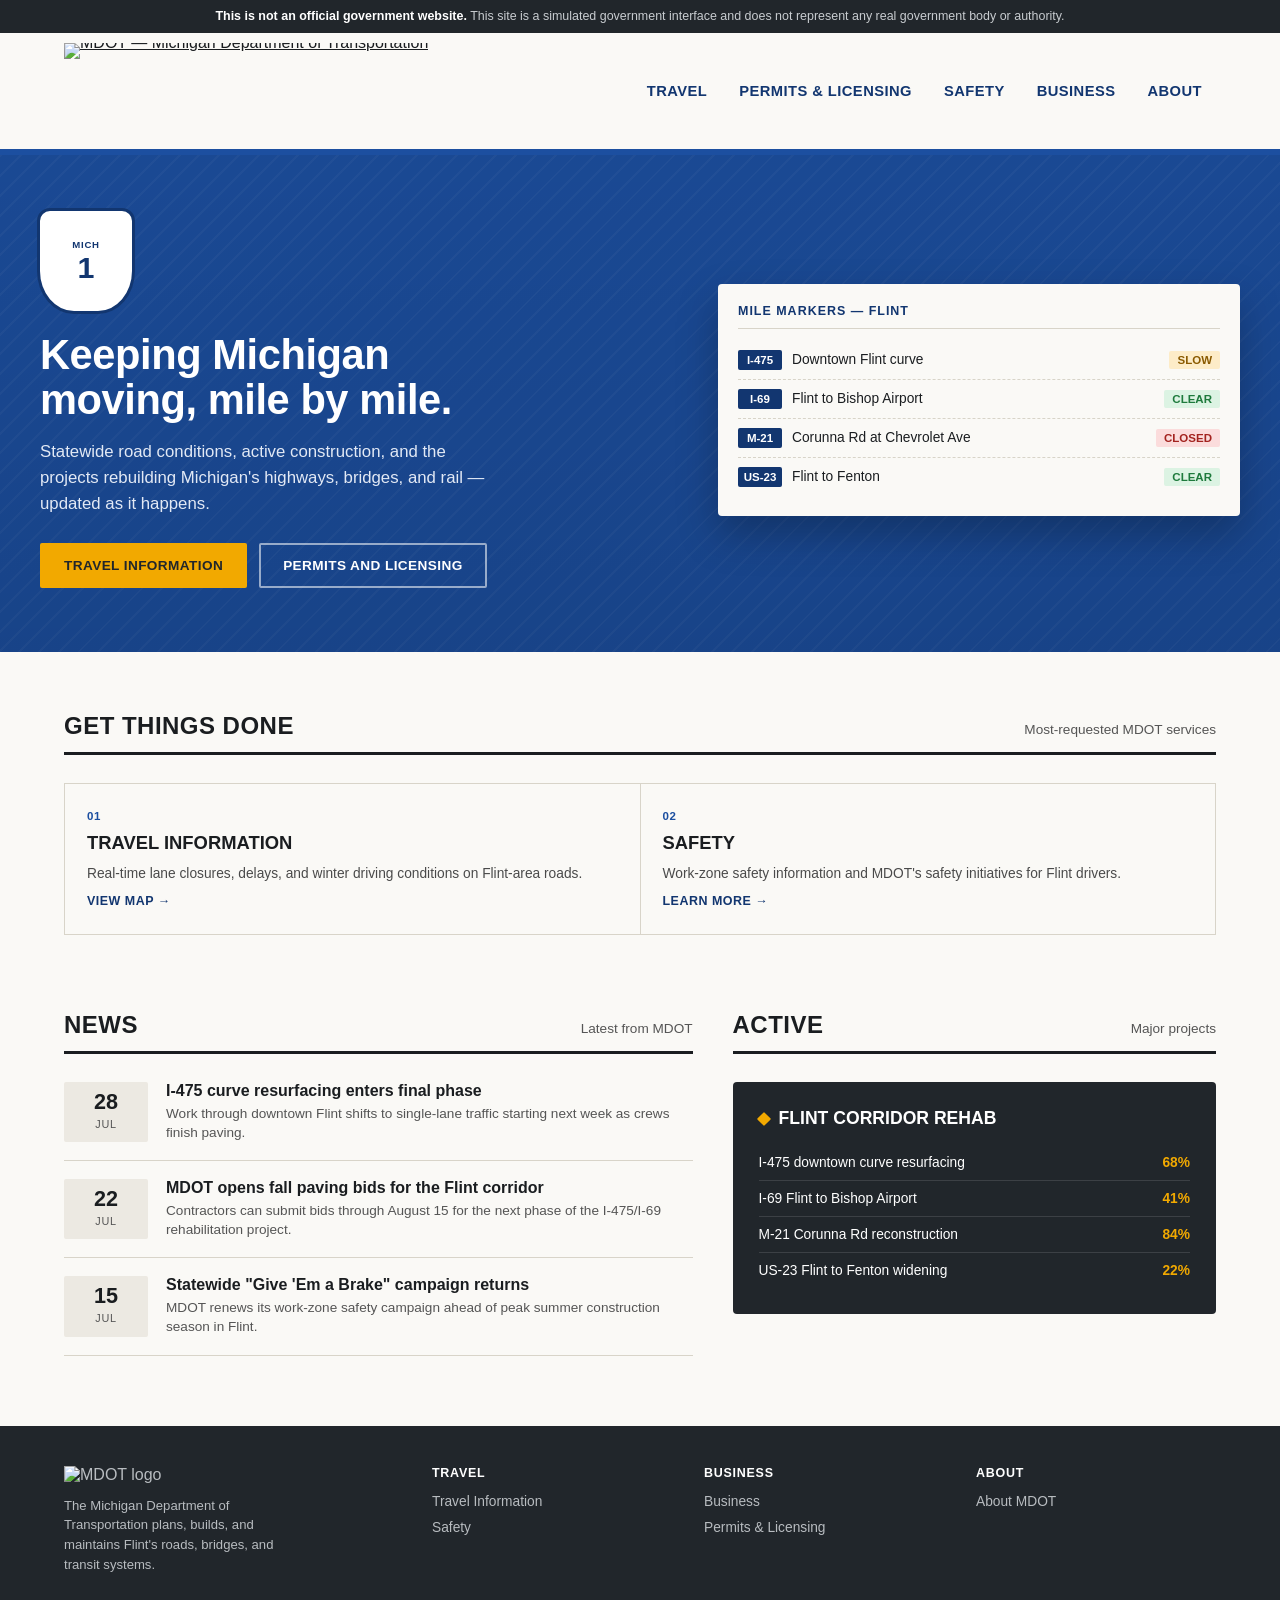
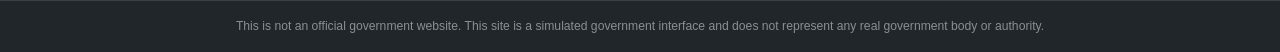
==== index.html @ 9d75986b "1" ====
<!DOCTYPE html>
<html lang="en">
<head>
<meta charset="UTF-8">
<meta name="viewport" content="width=device-width, initial-scale=1.0">
<title>MDOT | Michigan Department of Transportation</title>
<link rel="icon" type="image/png" href="/images/mdot-favicon.png">
<link rel="stylesheet" href="shared.css">
<style>
  /* ---------- Page-specific styles (index only) ---------- */

  /* Hero: route-sign board */
  .hero {
    background: var(--mdot-blue);
    background-image:
      linear-gradient(180deg, rgba(0,0,0,0.08), rgba(0,0,0,0.15)),
      repeating-linear-gradient(135deg, rgba(255,255,255,0.035) 0 2px, transparent 2px 14px);
    color: #fff;
    padding: 56px 24px 64px;
  }
  .hero-inner {
    max-width: 1200px;
    margin: 0 auto;
    display: grid;
    grid-template-columns: 1.1fr 0.9fr;
    gap: 40px;
    align-items: center;
  }
  .route-shield {
    width: 92px;
    height: 100px;
    background: #fff;
    color: var(--mdot-blue-dark);
    border-radius: 10px 10px 34px 34px / 10px 10px 40px 40px;
    border: 4px solid #fff;
    box-shadow: 0 0 0 3px var(--mdot-blue-dark);
    display: flex;
    flex-direction: column;
    align-items: center;
    justify-content: center;
    font-family: var(--font-display);
    font-weight: 700;
    line-height: 1;
    margin-bottom: 22px;
  }
  .route-shield small {
    font-size: 0.6rem;
    letter-spacing: 0.08em;
    margin-bottom: 2px;
  }
  .route-shield strong { font-size: 1.9rem; }

  .hero h1 {
    font-family: var(--font-display);
    font-weight: 700;
    font-size: 2.6rem;
    line-height: 1.08;
    letter-spacing: -0.01em;
    margin-bottom: 16px;
    text-wrap: balance;
  }
  .hero p {
    font-size: 1.05rem;
    line-height: 1.55;
    color: #e2e9f5;
    max-width: 48ch;
    margin-bottom: 26px;
  }
  .hero-actions {
    display: flex;
    gap: 12px;
    flex-wrap: wrap;
  }

  /* Mini status card in hero */
  .hero-panel {
    background: var(--paper);
    color: var(--ink);
    border-radius: 4px;
    padding: 20px;
    box-shadow: 0 18px 40px rgba(0,0,0,0.25);
  }
  .hero-panel h2 {
    font-family: var(--font-display);
    font-size: 0.78rem;
    text-transform: uppercase;
    letter-spacing: 0.08em;
    color: var(--mdot-blue-dark);
    border-bottom: 1px solid var(--line);
    padding-bottom: 10px;
    margin-bottom: 12px;
  }
  .mile-list { list-style: none; }
  .mile-list li {
    display: grid;
    grid-template-columns: 44px 1fr auto;
    gap: 10px;
    align-items: center;
    padding: 9px 0;
    border-bottom: 1px dashed var(--line);
    font-size: 0.86rem;
  }
  .mile-list li:last-child { border-bottom: none; }
  .mile-badge {
    background: var(--mdot-blue-dark);
    color: #fff;
    font-family: var(--font-display);
    font-weight: 700;
    font-size: 0.72rem;
    text-align: center;
    padding: 4px 0;
    border-radius: 2px;
  }
  .mile-status {
    font-size: 0.72rem;
    font-family: var(--font-display);
    font-weight: 700;
    text-transform: uppercase;
    padding: 3px 8px;
    border-radius: 2px;
  }
  .mile-status.slow { background: #fdecc8; color: #8a5a00; }
  .mile-status.closed { background: #fbdcdc; color: #a3231f; }
  .mile-status.clear { background: #dcf3e3; color: #1e7a3c; }

  /* Services: highway-shield tiles */
  section.services {
    max-width: 1200px;
    margin: 0 auto;
    padding: 60px 24px 20px;
  }
  .tile-grid {
    display: grid;
    grid-template-columns: repeat(2, 1fr);
    gap: 1px;
    background: var(--line);
    border: 1px solid var(--line);
  }
  .tile {
    background: var(--paper);
    padding: 26px 22px;
    text-decoration: none;
    color: var(--ink);
    display: flex;
    flex-direction: column;
    gap: 10px;
    position: relative;
    transition: background 0.15s ease;
  }
  .tile:hover { background: var(--concrete); }
  .tile .num {
    font-family: var(--font-display);
    font-weight: 700;
    font-size: 0.72rem;
    color: var(--mdot-blue);
    letter-spacing: 0.06em;
  }
  .tile h3 {
    font-family: var(--font-display);
    font-size: 1.15rem;
    text-transform: uppercase;
  }
  .tile p {
    font-size: 0.86rem;
    color: #4a4a4a;
    line-height: 1.45;
  }
  .tile .arrow {
    margin-top: auto;
    font-family: var(--font-display);
    font-weight: 700;
    font-size: 0.78rem;
    color: var(--mdot-blue-dark);
    text-transform: uppercase;
    letter-spacing: 0.04em;
  }

  /* Split: news + projects */
  .split {
    max-width: 1200px;
    margin: 56px auto 0;
    padding: 0 24px;
    display: grid;
    grid-template-columns: 1.3fr 1fr;
    gap: 40px;
  }
  .news-list { list-style: none; }
  .news-list li {
    display: grid;
    grid-template-columns: 84px 1fr;
    gap: 18px;
    padding: 18px 0;
    border-bottom: 1px solid var(--line);
  }
  .news-list li:first-child { padding-top: 0; }
  .news-date {
    font-family: var(--font-display);
    text-align: center;
    background: var(--concrete);
    border-radius: 2px;
    padding: 8px 4px;
    line-height: 1.1;
  }
  .news-date .d { font-size: 1.35rem; font-weight: 700; display: block; }
  .news-date .m { font-size: 0.68rem; text-transform: uppercase; letter-spacing: 0.06em; color: #555; }
  .news-list h4 {
    font-family: var(--font-display);
    font-size: 1rem;
    margin-bottom: 4px;
  }
  .news-list p { font-size: 0.85rem; color: #555; line-height: 1.4; }

  .project-box {
    background: var(--asphalt);
    color: #fff;
    padding: 26px;
    border-radius: 4px;
  }
  .project-box h3 {
    font-family: var(--font-display);
    text-transform: uppercase;
    font-size: 1.1rem;
    margin-bottom: 16px;
    display: flex;
    align-items: center;
    gap: 10px;
  }
  .project-box h3::before {
    content: "";
    width: 10px; height: 10px;
    background: var(--amber);
    display: inline-block;
    border-radius: 1px;
    transform: rotate(45deg);
  }
  .project-row {
    display: flex;
    justify-content: space-between;
    align-items: center;
    font-size: 0.86rem;
    padding: 10px 0;
    border-bottom: 1px solid rgba(255,255,255,0.12);
  }
  .project-row:last-of-type { border-bottom: none; }
  .project-row .pct {
    font-family: var(--font-display);
    font-weight: 700;
    color: var(--amber);
  }

  @media (max-width: 900px) {
    .hero-inner { grid-template-columns: 1fr; }
    .split { grid-template-columns: 1fr; }
  }
  @media (max-width: 560px) {
    .tile-grid { grid-template-columns: 1fr; }
    .hero h1 { font-size: 2rem; }
  }
</style>
</head>
<body>

<div data-include="header.html"></div>

<section class="hero">
  <div class="hero-inner">
    <div>
      <div class="route-shield">
        <small>MICH</small>
        <strong>1</strong>
      </div>
      <h1>Keeping Michigan moving, mile by mile.</h1>
      <p>Statewide road conditions, active construction, and the projects rebuilding Michigan's highways, bridges, and rail — updated as it happens.</p>
      <div class="hero-actions">
        <a href="https://migovt.org/mdot/travel-info/" class="btn btn-primary">Travel Information</a>
        <a href="https://migovt.org/mdot/permits-licensing/" class="btn btn-ghost">Permits and Licensing</a>
      </div>
    </div>

    <div class="hero-panel">
      <h2>Mile Markers &mdash; Flint</h2>
      <ul class="mile-list">
        <li>
          <span class="mile-badge">I-475</span>
          <span>Downtown Flint curve</span>
          <span class="mile-status slow">Slow</span>
        </li>
        <li>
          <span class="mile-badge">I-69</span>
          <span>Flint to Bishop Airport</span>
          <span class="mile-status clear">Clear</span>
        </li>
        <li>
          <span class="mile-badge">M-21</span>
          <span>Corunna Rd at Chevrolet Ave</span>
          <span class="mile-status closed">Closed</span>
        </li>
        <li>
          <span class="mile-badge">US-23</span>
          <span>Flint to Fenton</span>
          <span class="mile-status clear">Clear</span>
        </li>
      </ul>
    </div>
  </div>
</section>

<section class="services">
  <div class="section-head">
    <h2>Get things done</h2>
    <span>Most-requested MDOT services</span>
  </div>
  <div class="tile-grid">
    <a href="https://migovt.org/mdot/travel-info/" class="tile">
      <span class="num">01</span>
      <h3>Travel Information</h3>
      <p>Real-time lane closures, delays, and winter driving conditions on Flint-area roads.</p>
      <span class="arrow">View map →</span>
    </a>
    <a href="https://migovt.org/mdot/safety/" class="tile">
      <span class="num">02</span>
      <h3>Safety</h3>
      <p>Work-zone safety information and MDOT's safety initiatives for Flint drivers.</p>
      <span class="arrow">Learn more →</span>
    </a>
  </div>
</section>

<section class="split">
  <div>
    <div class="section-head">
      <h2>News</h2>
      <span>Latest from MDOT</span>
    </div>
    <ul class="news-list">
      <li>
        <div class="news-date"><span class="d">28</span><span class="m">Jul</span></div>
        <div>
          <h4>I-475 curve resurfacing enters final phase</h4>
          <p>Work through downtown Flint shifts to single-lane traffic starting next week as crews finish paving.</p>
        </div>
      </li>
      <li>
        <div class="news-date"><span class="d">22</span><span class="m">Jul</span></div>
        <div>
          <h4>MDOT opens fall paving bids for the Flint corridor</h4>
          <p>Contractors can submit bids through August 15 for the next phase of the I-475/I-69 rehabilitation project.</p>
        </div>
      </li>
      <li>
        <div class="news-date"><span class="d">15</span><span class="m">Jul</span></div>
        <div>
          <h4>Statewide "Give 'Em a Brake" campaign returns</h4>
          <p>MDOT renews its work-zone safety campaign ahead of peak summer construction season in Flint.</p>
        </div>
      </li>
    </ul>
  </div>

  <div>
    <div class="section-head">
      <h2>Active</h2>
      <span>Major projects</span>
    </div>
    <div class="project-box">
      <h3>Flint corridor rehab</h3>
      <div class="project-row"><span>I-475 downtown curve resurfacing</span><span class="pct">68%</span></div>
      <div class="project-row"><span>I-69 Flint to Bishop Airport</span><span class="pct">41%</span></div>
      <div class="project-row"><span>M-21 Corunna Rd reconstruction</span><span class="pct">84%</span></div>
      <div class="project-row"><span>US-23 Flint to Fenton widening</span><span class="pct">22%</span></div>
    </div>
  </div>
</section>

<div data-include="footer.html"></div>

<script src="includes.js"></script>
</body>
</html>
---- shared.css ----
/* ============================================================
   MDOT (simulated) — shared.css
   Design tokens + shared layout used across every page.
   ============================================================ */

:root {
  --mdot-blue: #1c4fa0;
  --mdot-blue-dark: #123670;
  --mdot-green: #2e9e4f;
  --asphalt: #21262b;
  --asphalt-2: #2c333a;
  --concrete: #ece9e2;
  --paper: #faf9f6;
  --amber: #f2a900;
  --ink: #1a1d20;
  --line: #d8d4c9;
  --font-display: "Roboto Condensed", "Arial Narrow", Arial, sans-serif;
  --font-body: Arial, Helvetica, sans-serif;
}

* { box-sizing: border-box; margin: 0; padding: 0; }

html { scroll-behavior: smooth; }

body {
  font-family: var(--font-body);
  color: var(--ink);
  background: var(--paper);
  -webkit-font-smoothing: antialiased;
}

a { color: inherit; }

:focus-visible {
  outline: 3px solid var(--amber);
  outline-offset: 2px;
}

@media (prefers-reduced-motion: reduce) {
  html { scroll-behavior: auto; }
  * { transition: none !important; }
}

/* ---------- Disclaimer bar ---------- */
.disclaimer-bar {
  background: var(--asphalt);
  color: #c8ccd0;
  font-size: 0.78rem;
}
.disclaimer-bar .inner {
  max-width: 1200px;
  margin: 0 auto;
  padding: 8px 24px;
  text-align: center;
  line-height: 1.4;
}
.disclaimer-bar strong { color: #fff; }

/* ---------- Header ---------- */
header.site-header {
  background: var(--paper);
  border-bottom: 6px solid var(--mdot-blue);
}
.header-inner {
  max-width: 1200px;
  margin: 0 auto;
  padding: 10px 24px;
  display: flex;
  align-items: center;
  justify-content: space-between;
  gap: 24px;
}
.logo-link {
  display: block;
  line-height: 0;
}
.logo-link img {
  height: 96px;
  width: auto;
  display: block;
}
nav.site-nav ul {
  display: flex;
  list-style: none;
  gap: 4px;
  flex-wrap: wrap;
}
nav.site-nav a {
  display: block;
  text-decoration: none;
  color: var(--mdot-blue-dark);
  font-family: var(--font-display);
  font-weight: 700;
  font-size: 0.92rem;
  letter-spacing: 0.03em;
  text-transform: uppercase;
  padding: 10px 14px;
  border-radius: 2px;
}
nav.site-nav a:hover { background: var(--concrete); }

/* ---------- Buttons ---------- */
.btn {
  display: inline-block;
  font-family: var(--font-display);
  font-weight: 700;
  text-transform: uppercase;
  letter-spacing: 0.03em;
  font-size: 0.85rem;
  text-decoration: none;
  padding: 13px 22px;
  border-radius: 2px;
  border: 2px solid transparent;
}
.btn-primary { background: var(--amber); color: var(--asphalt); }
.btn-primary:hover { background: #ffb81c; }
.btn-ghost { border-color: rgba(255,255,255,0.55); color: #fff; }
.btn-ghost:hover { border-color: #fff; background: rgba(255,255,255,0.08); }

/* ---------- Section heads ---------- */
.section-head {
  display: flex;
  align-items: baseline;
  justify-content: space-between;
  border-bottom: 3px solid var(--ink);
  padding-bottom: 12px;
  margin-bottom: 28px;
}
.section-head h2 {
  font-family: var(--font-display);
  font-size: 1.5rem;
  text-transform: uppercase;
  letter-spacing: 0.02em;
}
.section-head span {
  font-size: 0.85rem;
  color: #555;
}

/* ---------- Footer ---------- */
footer.site-footer {
  margin-top: 70px;
  background: var(--asphalt);
  color: #b8bcc0;
}
.footer-inner {
  max-width: 1200px;
  margin: 0 auto;
  padding: 40px 24px 26px;
  display: grid;
  grid-template-columns: 1.4fr 1fr 1fr 1fr;
  gap: 32px;
}
.footer-inner img { height: 40px; margin-bottom: 12px; }
.footer-inner p { font-size: 0.82rem; line-height: 1.5; max-width: 32ch; }
footer h5 {
  font-family: var(--font-display);
  text-transform: uppercase;
  font-size: 0.78rem;
  letter-spacing: 0.06em;
  color: #fff;
  margin-bottom: 12px;
}
footer ul { list-style: none; }
footer li { margin-bottom: 8px; }
footer a { text-decoration: none; color: #b8bcc0; font-size: 0.86rem; }
footer a:hover { color: #fff; }
.footer-bottom {
  border-top: 1px solid rgba(255,255,255,0.12);
  text-align: center;
  font-size: 0.76rem;
  padding: 16px 24px;
  color: #8a8f94;
  line-height: 1.5;
}

@media (max-width: 900px) {
  .footer-inner { grid-template-columns: 1fr 1fr; }
}
@media (max-width: 560px) {
  nav.site-nav ul { gap: 0; }
  .header-inner { flex-direction: column; align-items: flex-start; }
  .footer-inner { grid-template-columns: 1fr; }
  .logo-link img { height: 72px; }
}
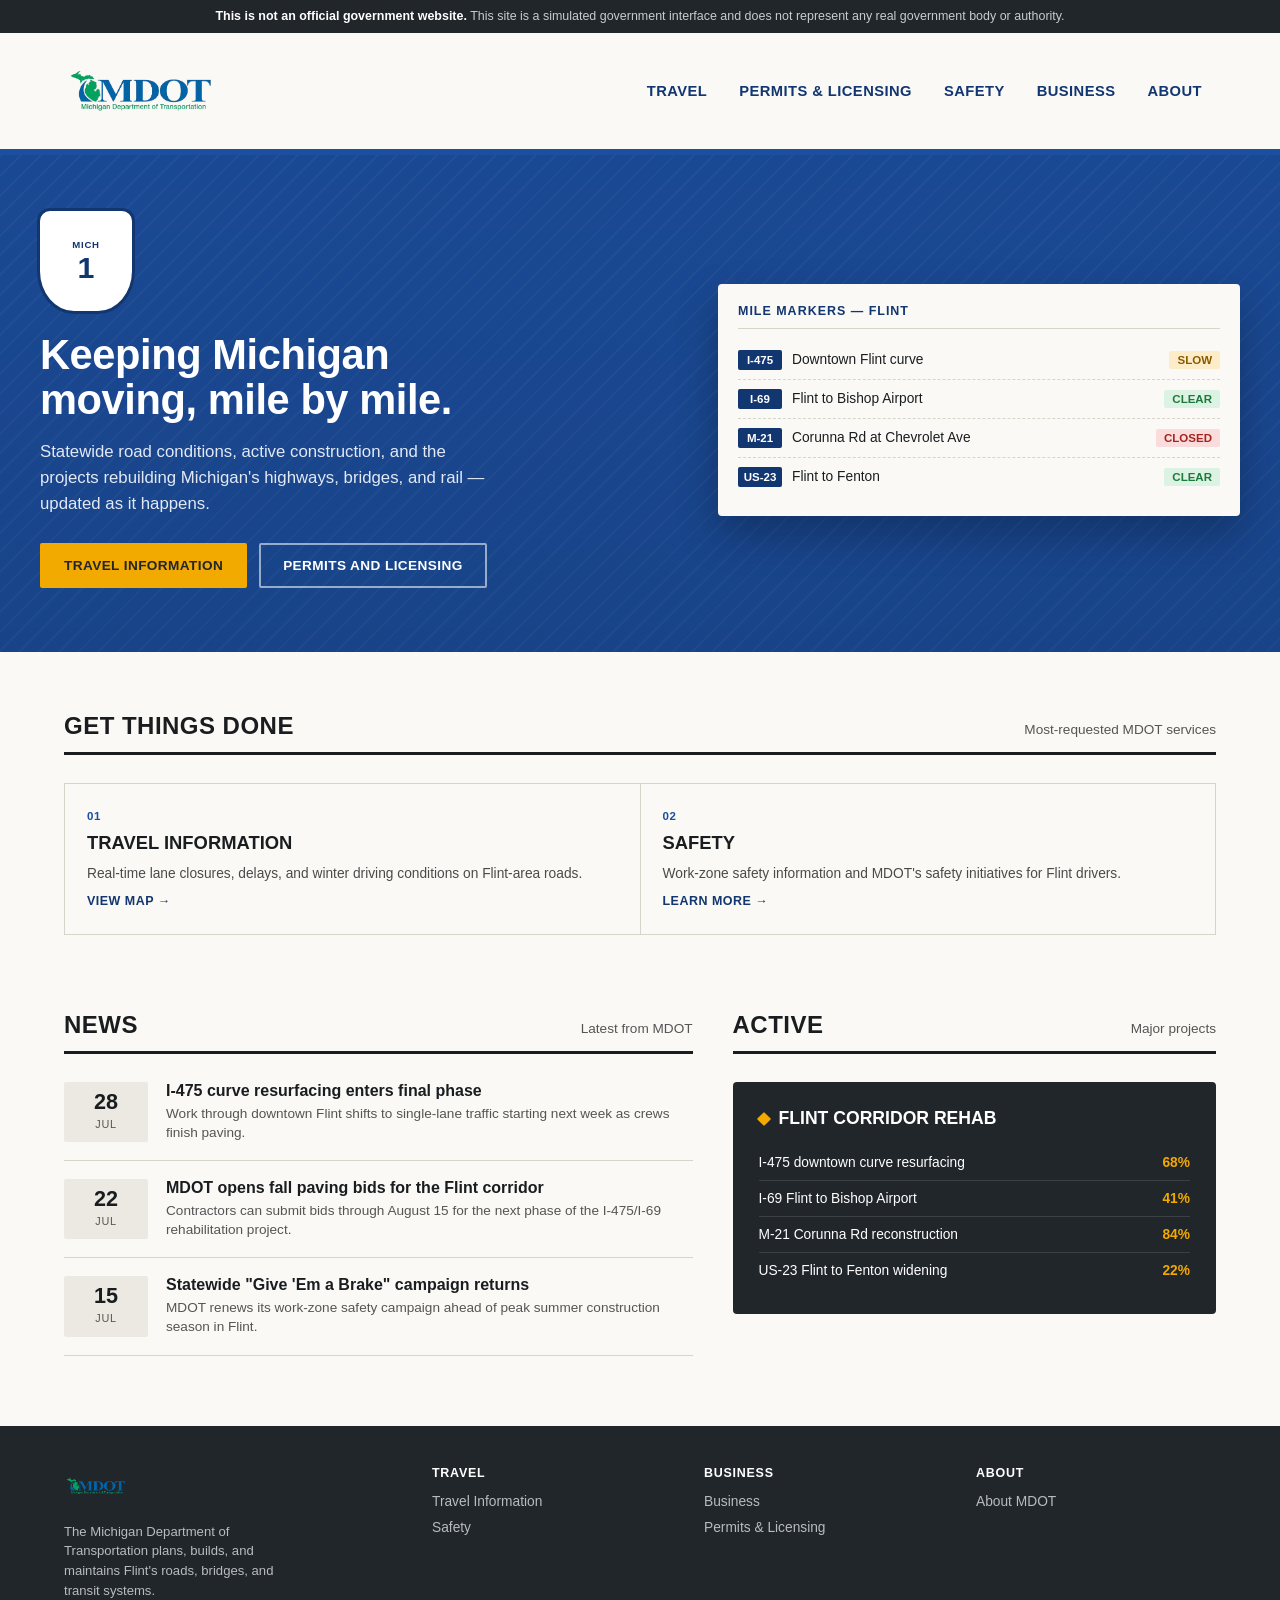
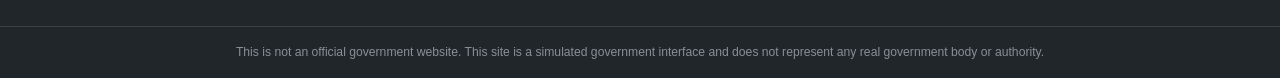
==== commit d3515247: "Update index.html" ====
--- a/index.html
+++ b/index.html
@@ -4,7 +4,7 @@
 <meta charset="UTF-8">
 <meta name="viewport" content="width=device-width, initial-scale=1.0">
 <title>MDOT | Michigan Department of Transportation</title>
-<link rel="icon" type="image/png" href="/images/mdot-favicon.png">
+<link rel="icon" type="image/png" href="/mdot/images/mdot-favicon.png">
 <link rel="stylesheet" href="shared.css">
 <style>
   /* ---------- Page-specific styles (index only) ---------- */
@@ -376,4 +376,4 @@
 
 <script src="includes.js"></script>
 </body>
-</html>+</html>
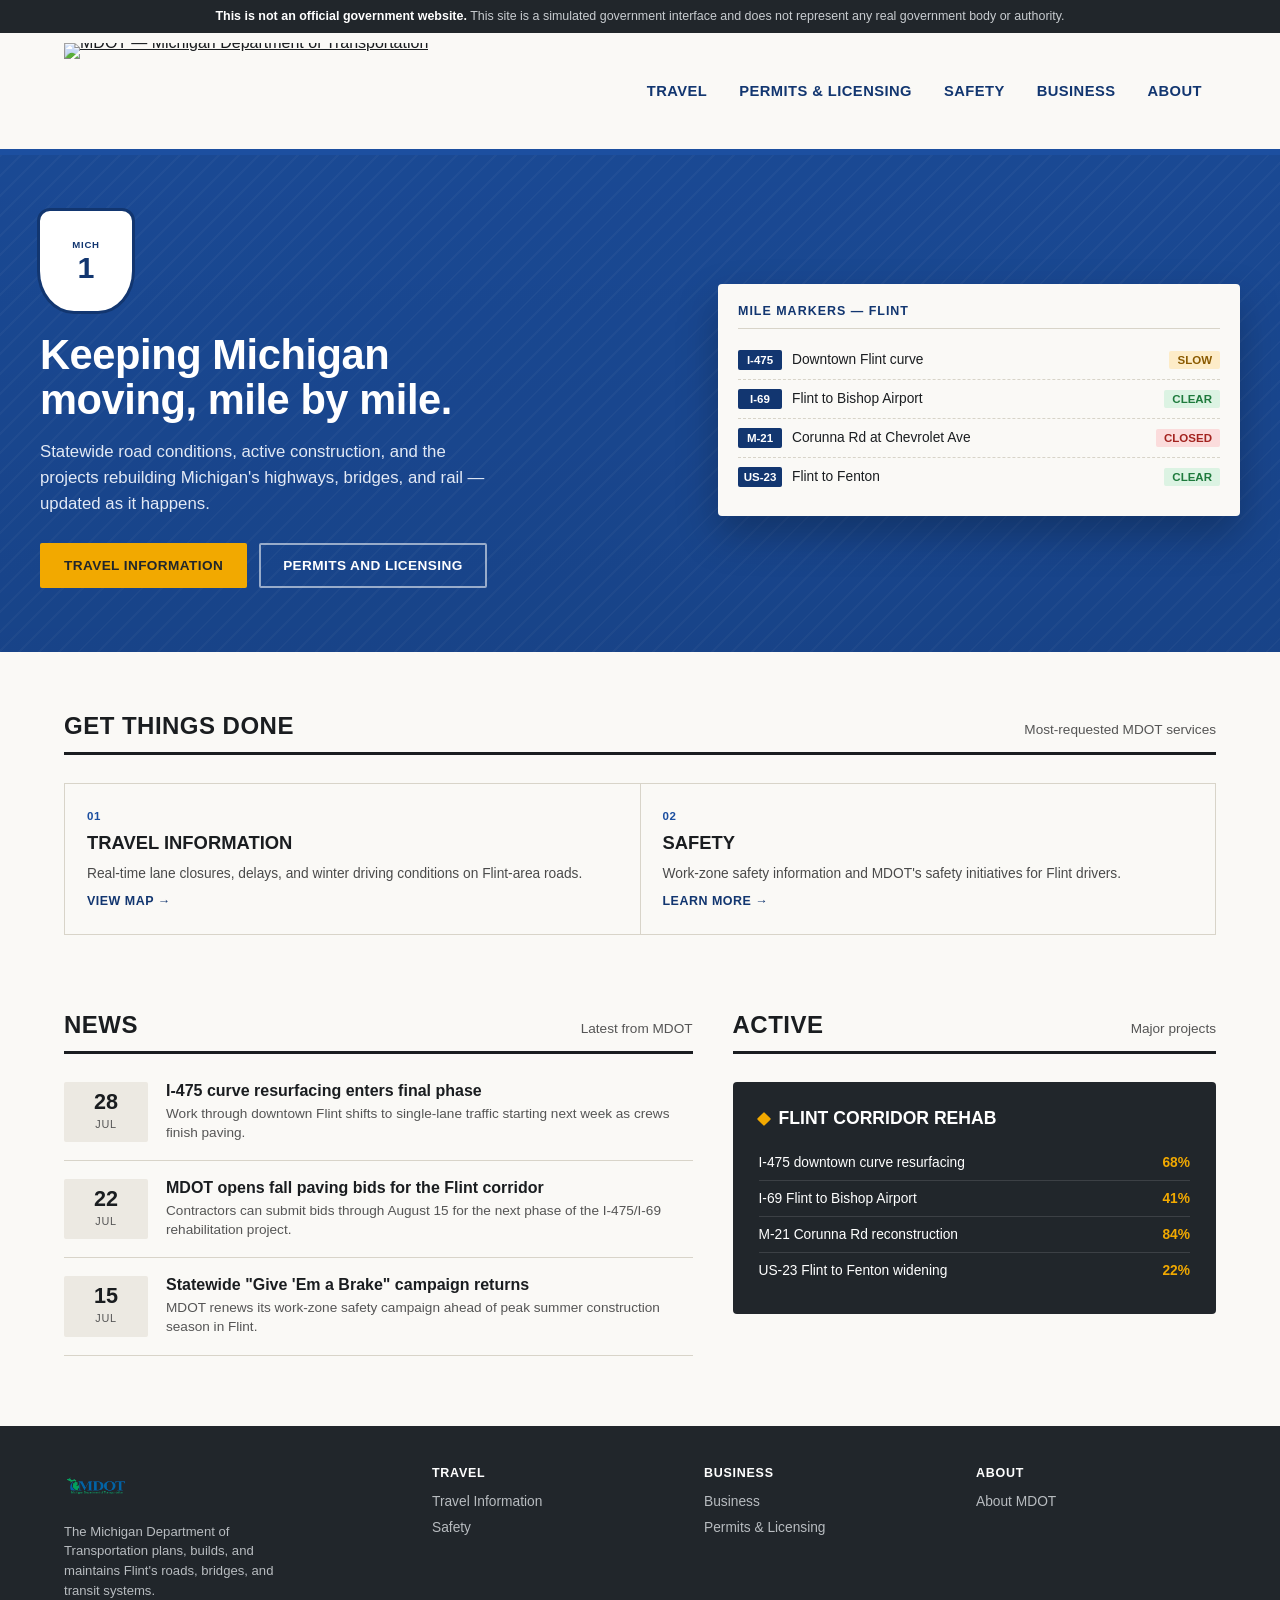
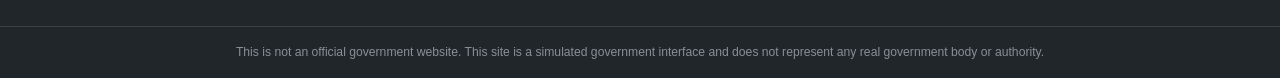
==== commit 7e30c6be: "1" ====
(no text change in the page or its own stylesheets)
